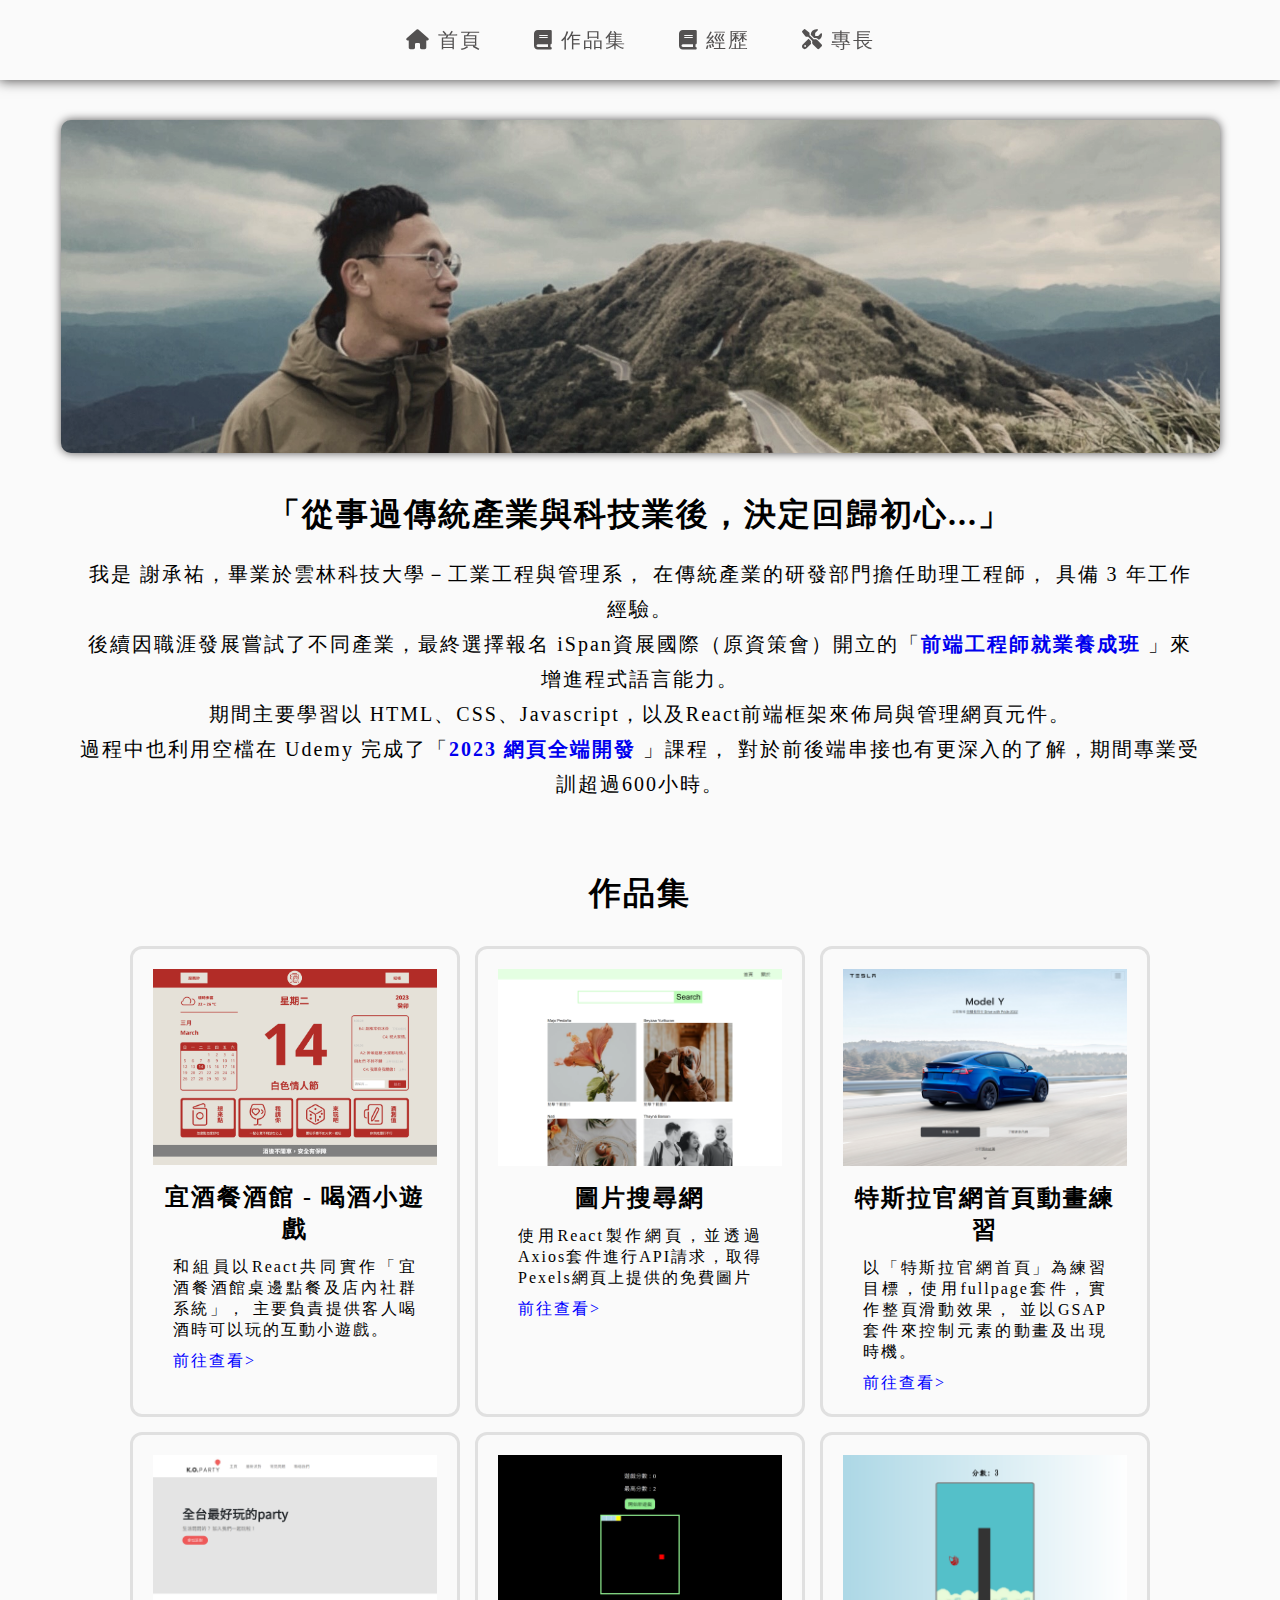
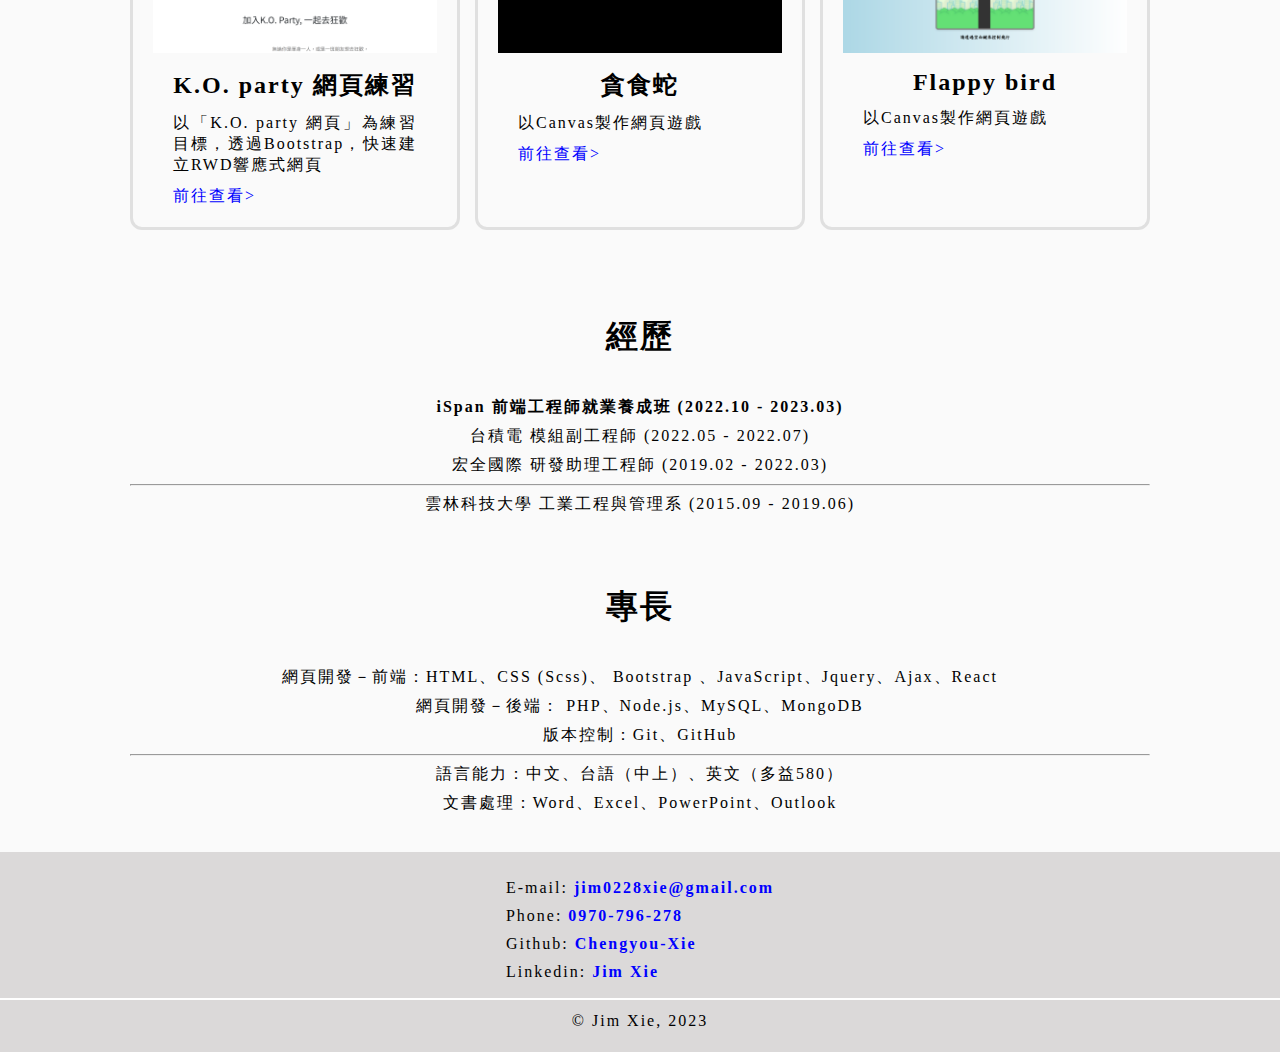
==== index.html @ a2385fbb "first commit" ====
<!DOCTYPE html>
<html lang="en">
    <head>
        <meta charset="UTF-8" />
        <meta http-equiv="X-UA-Compatible" content="IE=edge" />
        <meta name="viewport" content="width=device-width, initial-scale=1.0" />
        <title>Jim</title>

        <!-- FontAwesome -->
        <link
            rel="stylesheet"
            href="https://cdnjs.cloudflare.com/ajax/libs/font-awesome/6.2.0/css/all.min.css"
        />
        <link rel="stylesheet" href="./style/style.css" />
    </head>
    <body>
        <header id="top">
            <nav>
                <a href="#" class="logo">Logo</a>
                <input type="checkbox" id="nav" /><label for="nav"></label>
                <ul>
                    <li>
                        <a href="#"> <i class="fa-solid fa-house"></i> 首頁 </a>
                    </li>
                    <li>
                        <a href="#works"><i class="fa-sharp fa-solid fa-book"></i> 作品集</a>
                    </li>
                    <li>
                        <a href="#experience"><i class="fa-sharp fa-solid fa-book"></i> 經歷</a>
                    </li>
                    <li>
                        <a href="#skill"><i class="fa-solid fa-screwdriver-wrench"></i> 專長</a>
                    </li>
                    <!-- <li><i class="fa-solid fa-arrow-trend-up"></i>未來展望</li> -->
                </ul>
            </nav>
        </header>

        <main>
            <section id="description-container">
                <img src="./image/banner.jpg" alt="" />
                <h3>「從事過傳統產業與科技業後，決定回歸初心...」</h3>
                <p>
                    我是 謝承祐，畢業於雲林科技大學－工業工程與管理系，
                    在傳統產業的研發部門擔任助理工程師， 具備 3 年工作經驗。
                    <br />
                    後續因職涯發展嘗試了不同產業，最終選擇報名 iSpan資展國際（原資策會）開立的「<a
                        href="https://www.ispan.com.tw/longterm/JPMFEET#contactCourseWide"
                        style="text-decoration: none; font-weight: 600"
                        target="_blank"
                        >前端工程師就業養成班</a
                    >
                    」來增進程式語言能力。
                    <br />
                    期間主要學習以 HTML、CSS、Javascript，以及React前端框架來佈局與管理網頁元件。
                    <br />
                    過程中也利用空檔在 Udemy 完成了「<a
                        href="https://www.udemy.com/course/wilson-full-stack-web-development/"
                        style="text-decoration: none; font-weight: 600"
                        target="_blank"
                        >2023 網頁全端開發</a
                    >
                    」課程， 對於前後端串接也有更深入的了解，期間專業受訓超過600小時。
                </p>
            </section>

            <section id="works">
                <h1>作品集</h1>
                <div class="container">
                    <div class="work">
                        <img src="./image/作品集/餐酒館.PNG" alt="圖片" />
                        <h5>宜酒餐酒館 - 喝酒小遊戲</h5>
                        <p>
                            和組員以React共同實作「宜酒餐酒館桌邊點餐及店內社群系統」，
                            主要負責提供客人喝酒時可以玩的互動小遊戲。 <br /><a
                                href="https://chengyou-xie.github.io/Games/"
                                target="_blank"
                                >前往查看></a
                            >
                        </p>
                    </div>

                    <div class="work">
                        <img src="./image/作品集/Searching-images.png" alt="圖片" />
                        <h5>圖片搜尋網</h5>
                        <p>
                            使用React製作網頁，並透過Axios套件進行API請求，取得Pexels網頁上提供的免費圖片
                            <br /><a
                                href="https://chengyou-xie.github.io/Searching-images/"
                                target="_blank"
                                >前往查看></a
                            >
                        </p>
                    </div>

                    <div class="work">
                        <img src="./image/作品集/特斯拉.png" alt="圖片" />
                        <h5>特斯拉官網首頁動畫練習</h5>
                        <p>
                            以「特斯拉官網首頁」為練習目標，使用fullpage套件，實作整頁滑動效果，
                            並以GSAP套件來控制元素的動畫及出現時機。
                            <br />
                            <a
                                href="./作品集/特斯拉官網首頁/16_謝承祐_Tesla官網首頁.html"
                                target="_blank"
                                >前往查看></a
                            >
                        </p>
                    </div>

                    <div class="work">
                        <img src="./image/作品集/K.O. party.png" alt="圖片" />
                        <h5>K.O. party 網頁練習</h5>
                        <p>
                            以「K.O. party 網頁」為練習目標，透過Bootstrap，快速建立RWD響應式網頁
                            <br /><a href="./作品集/K.O.party/party.html" target="_blank"
                                >前往查看></a
                            >
                        </p>
                    </div>

                    <div class="work">
                        <img src="./image/作品集/貪食蛇.png" alt="圖片" />
                        <h5>貪食蛇</h5>
                        <p>
                            以Canvas製作網頁遊戲
                            <br /><a href="./作品集/貪食蛇/index.html" target="_blank">前往查看></a>
                        </p>
                    </div>

                    <div class="work">
                        <img src="./image/作品集/Flappy bird.png" alt="圖片" />
                        <h5>Flappy bird</h5>
                        <p>
                            以Canvas製作網頁遊戲
                            <br /><a href="./作品集/Flappy Bird/index.html" target="_blank"
                                >前往查看></a
                            >
                        </p>
                    </div>
                </div>
            </section>

            <section id="experience">
                <h1>經歷</h1>
                <p><b> iSpan 前端工程師就業養成班 (2022.10 - 2023.03)</b></p>
                <p>台積電 模組副工程師 (2022.05 - 2022.07)</p>
                <p>宏全國際 研發助理工程師 (2019.02 - 2022.03)</p>
                <hr />
                <p>雲林科技大學 工業工程與管理系 (2015.09 - 2019.06)</p>
            </section>

            <section id="skill">
                <h1>專長</h1>
                <p>
                    網頁開發－前端：HTML、CSS (Scss)、 Bootstrap 、JavaScript、Jquery、Ajax、React
                </p>
                <p>網頁開發－後端： PHP、Node.js、MySQL、MongoDB</p>
                <p>版本控制：Git、GitHub</p>
                <hr />
                <p>語言能力：中文、台語（中上）、英文（多益580）</p>
                <p>文書處理：Word、Excel、PowerPoint、Outlook</p>
            </section>
        </main>

        <footer>
            <div class="container">
                <p>E-mail: <a href="mailto:jim0228xie@gmail.com">jim0228xie@gmail.com</a></p>
                <p>Phone: <a href="tel:0970796278">0970-796-278</a></p>
                <p>
                    Github:
                    <a href="https://github.com/Chengyou-Xie" target="_blank">Chengyou-Xie</a>
                </p>
                <p>
                    Linkedin:
                    <a href="https://www.linkedin.com/in/jim-xie-26053b265/" target="_blank"
                        >Jim Xie</a
                    >
                </p>
            </div>
            <p class="copyRight">&copy; Jim Xie, 2023</p>
        </footer>

        <script></script>
    </body>
</html>
---- style/style.css ----
* {
  box-sizing: border-box;
  padding: 0;
  margin: 0;
  letter-spacing: 2px;
  transition: all 0.25s ease;
}

html {
  scroll-behavior: smooth;
}

body {
  background-color: rgb(250, 250, 250);
}
body header {
  padding: 12px 20px;
  height: 80px;
  width: 100%;
  background-color: rgb(250, 250, 250);
  position: fixed;
  top: 0;
  display: flex;
  align-items: center;
  justify-content: center;
  box-shadow: 0 0 12px 1px rgb(83, 81, 81);
}
body header nav a.logo {
  text-decoration: none;
  color: rgb(83, 81, 81);
  font-weight: 800;
  font-size: 2rem;
  line-height: 40px;
  display: none;
}
body header nav input[type=checkbox],
body header nav label {
  display: none;
}
body header nav ul {
  float: right;
}
body header nav ul li {
  font-size: 1.25rem;
  text-align: center;
  line-height: 40px;
  margin: 0 5px;
  padding: 3px 20px;
  border: 1px solid transparent;
  border-radius: 5px;
  float: left;
  list-style-type: none;
  transition: 0.25s ease;
  color: rgb(83, 81, 81);
}
body header nav ul li a {
  color: rgb(83, 81, 81);
  text-decoration: none;
}
body header nav ul li:hover {
  cursor: pointer;
  box-shadow: 2px 2px 5px 1px rgb(83, 81, 81);
}
body main {
  margin-top: 90px;
  padding: 30px 30px;
}
body main section#description-container {
  display: flex;
  flex-direction: column;
  align-items: center;
  margin-bottom: -90px;
}
body main section#description-container img {
  width: 95%;
  border-radius: 10px;
  filter: brightness(130%) contrast(90%) saturate(90%) sepia(20%) drop-shadow(0px 0px 5px rgb(83, 81, 81));
  z-index: -1;
}
body main section#description-container h3 {
  margin-top: 40px;
  font-size: 2rem;
  margin-bottom: 10px;
  text-align: center;
}
body main section#description-container p {
  font-size: 1.25rem;
  margin-top: 10px;
  padding: 0 50px;
  text-align: center;
  line-height: 1.75;
}
body main section#description-container p i {
  font-weight: 550;
}
body main section#works {
  margin-top: 40px;
  margin-bottom: -90px;
  width: 100%;
}
body main section#works h1 {
  padding-top: 120px;
  padding-bottom: 30px;
  font-size: 2rem;
  text-align: center;
}
body main section#works div.container {
  padding: 0 100px;
  display: flex;
  flex-wrap: wrap;
  width: 100%;
}
body main section#works div.container div.work {
  border-radius: 12px;
  border: 3px solid rgb(224, 224, 224);
  padding: 20px;
  margin-right: 15px;
  margin-bottom: 15px;
  width: calc((100% - 45px) / 4);
}
body main section#works div.container div.work:nth-child(4) {
  margin-right: 0px;
}
body main section#works div.container div.work img {
  width: 100%;
}
body main section#works div.container div.work h5 {
  text-align: center;
  font-size: 1.5rem;
  margin: 12px 0;
}
body main section#works div.container div.work p {
  text-align: justify;
  padding: 0 20px;
}
body main section#works div.container div.work a {
  text-decoration: none;
  display: inline-block;
  color: blue;
  margin-top: 10px;
}
body main section#works div.container div.work:hover {
  border: 3px solid gray;
}
body main section#experience {
  margin-top: 40px;
  width: 100%;
  padding: 0 200px;
  margin-bottom: -90px;
}
body main section#experience h1 {
  padding-top: 120px;
  padding-bottom: 30px;
  font-size: 2rem;
  text-align: center;
}
body main section#experience hr {
  margin: 5px 0;
}
body main section#experience p {
  margin: 8px 0;
  text-align: center;
}
body main section#skill {
  margin-top: 40px;
  width: 100%;
  padding: 0 200px;
}
body main section#skill h1 {
  padding-top: 120px;
  padding-bottom: 30px;
  font-size: 2rem;
  text-align: center;
}
body main section#skill hr {
  margin: 5px 0;
}
body main section#skill p {
  margin: 8px 0;
  text-align: center;
}
body footer {
  display: flex;
  flex-direction: column;
  justify-content: center;
  align-items: center;
  background-color: rgb(219, 217, 217);
  width: 100%;
  height: 200px;
}
body footer .container {
  display: flex;
  flex-direction: column;
  justify-content: center;
}
body footer .container p {
  margin: 5px 0;
}
body footer .container p a {
  text-decoration: none;
  color: blue;
  font-weight: 600;
}
body footer p.copyRight {
  width: 100%;
  text-align: center;
  border-top: 2px solid white;
  padding-top: 12px;
  margin-top: 12px;
}

@media screen and (max-width: 1450px) {
  body main section#works div.container div.work {
    width: calc((100% - 30px) / 3);
  }
  body main section#works div.container div.work:nth-child(4n) {
    margin-right: 15px;
  }
  body main section#works div.container div.work:nth-child(3n) {
    margin-right: 0px;
  }
  body main section#skill,
  body main section#experience {
    padding: 0 100px;
  }
}
@media screen and (max-width: 992px) {
  body header nav a.logo {
    text-decoration: none;
    font-weight: 800;
    font-size: 30px;
    line-height: 40px;
  }
  body header nav input[type=checkbox] {
    background-color: white;
  }
  body header nav input[type=checkbox]:checked ~ ul {
    display: block;
    z-index: 9999;
    position: absolute;
    right: 20px;
    left: 20px;
  }
  body header nav label {
    display: block;
    background: rgb(83, 81, 81);
    width: 40px;
    height: 40px;
    cursor: pointer;
    position: absolute;
    right: 20px;
    top: 20px;
    border-radius: 3px;
  }
  body header nav label:after {
    content: "";
    display: block;
    width: 30px;
    height: 5px;
    background: white;
    margin: 7px 5px;
    box-shadow: 0px 10px 0px white, 0px 20px 0px white;
  }
  body header nav ul {
    display: none;
    border-radius: 5px;
    margin-top: 20px;
    background-color: rgb(212, 212, 212);
  }
  body header nav ul li {
    display: block;
    float: none;
    width: 100%;
    text-align: left;
    text-indent: 20px;
    margin-left: 0px;
  }
  body header nav ul li a {
    color: #777;
    cursor: pointer;
    display: block;
    outline: none;
    width: 100%;
    text-decoration: none;
  }
  body header nav ul li:hover {
    cursor: pointer;
    position: relative;
  }
  body header nav ul li:hover ul {
    display: block;
  }
  body header nav ul li:hover a {
    color: #777;
  }
  body main #description-container h3 {
    font-size: 1.5rem;
  }
  body main #description-container p {
    padding: 0 10px;
  }
  body main section#works div.container div.work {
    width: calc((100% - 15px) / 2);
  }
  body main section#works div.container div.work:nth-child(3) {
    margin-right: 15px;
  }
  body main section#works div.container div.work:nth-child(2n) {
    margin-right: 0px;
  }
  body main section#skill,
  body main section#experience {
    padding: 0 100px;
  }
}
@media screen and (max-width: 600px) {
  body main section#works div.container {
    padding: 0;
  }
  body main section#works div.container div.work {
    width: 100%;
    margin-right: 0;
  }
  body main section#works div.container div.work h5 {
    font-size: 1.25rem;
  }
  body main section#works div.container div.work p {
    padding: 0;
  }
  body main section#skill,
  body main section#experience {
    padding: 0 10px;
  }
}/*# sourceMappingURL=style.css.map */
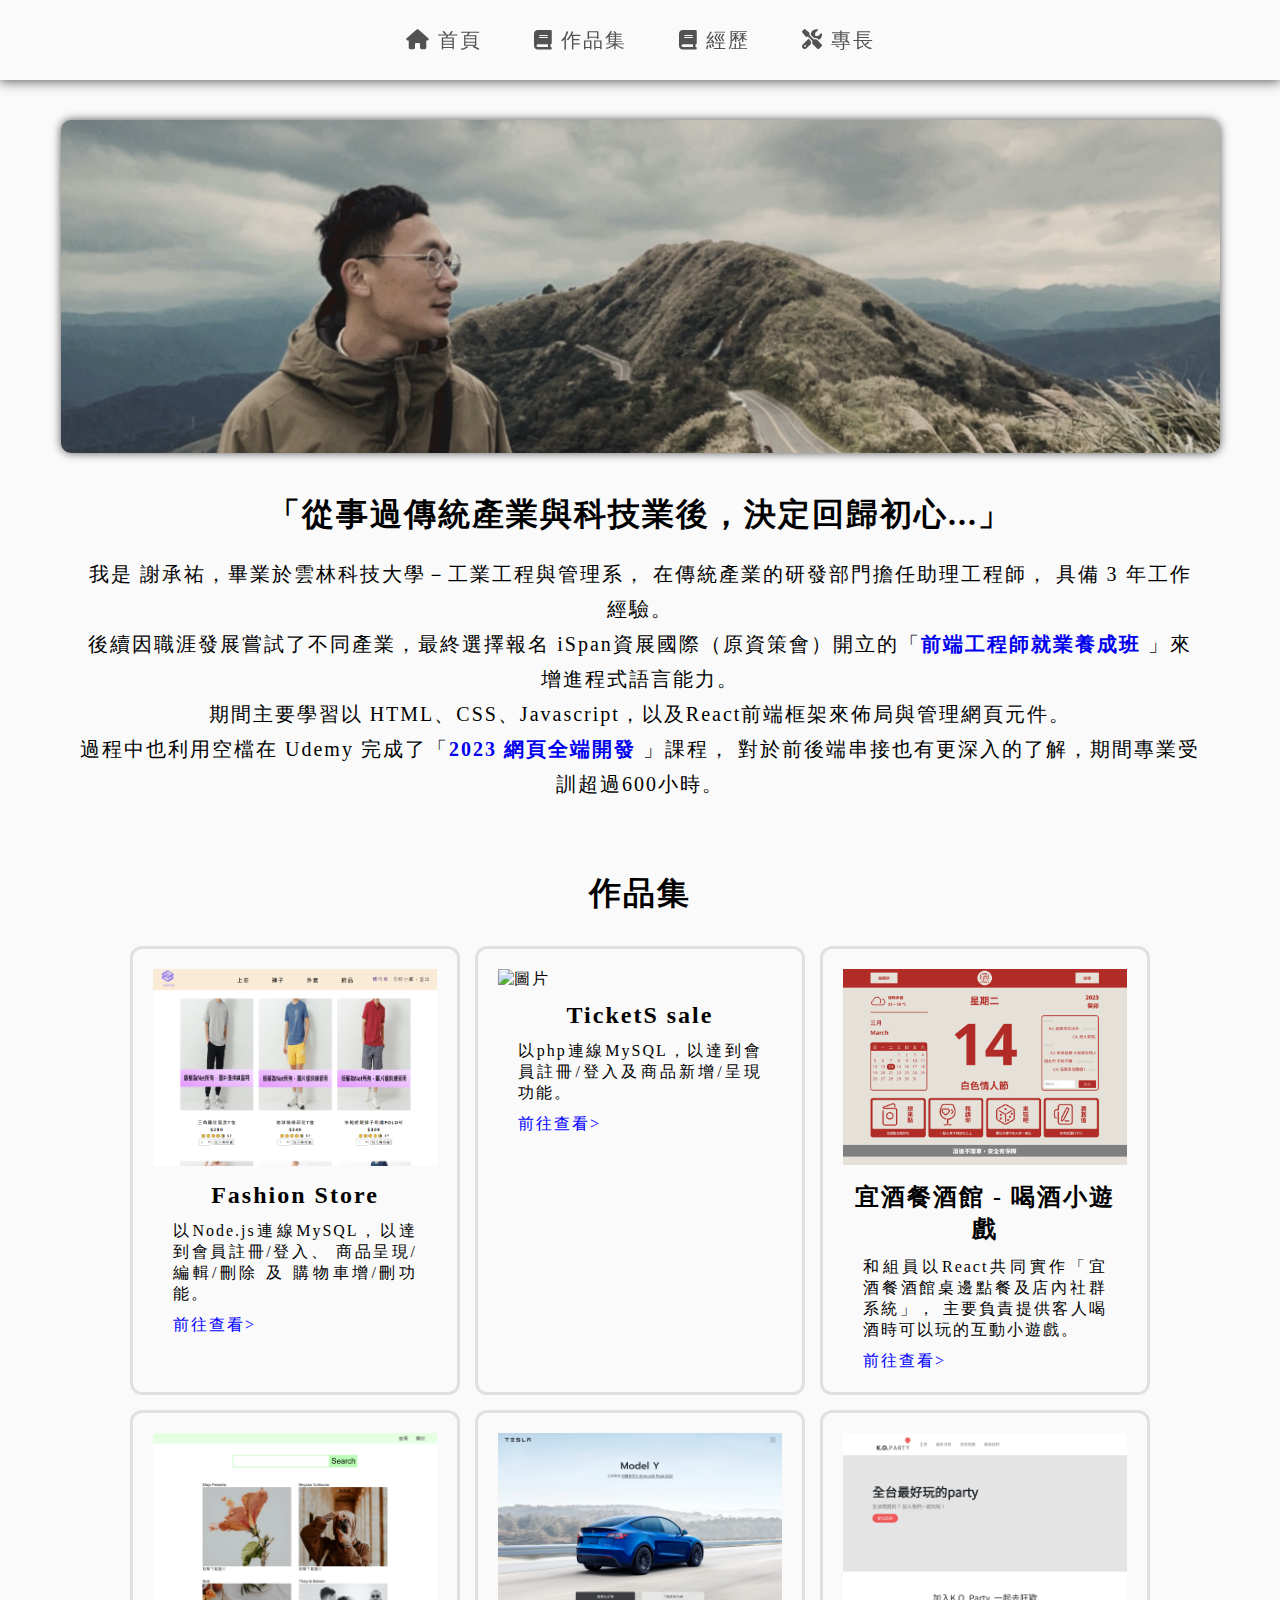
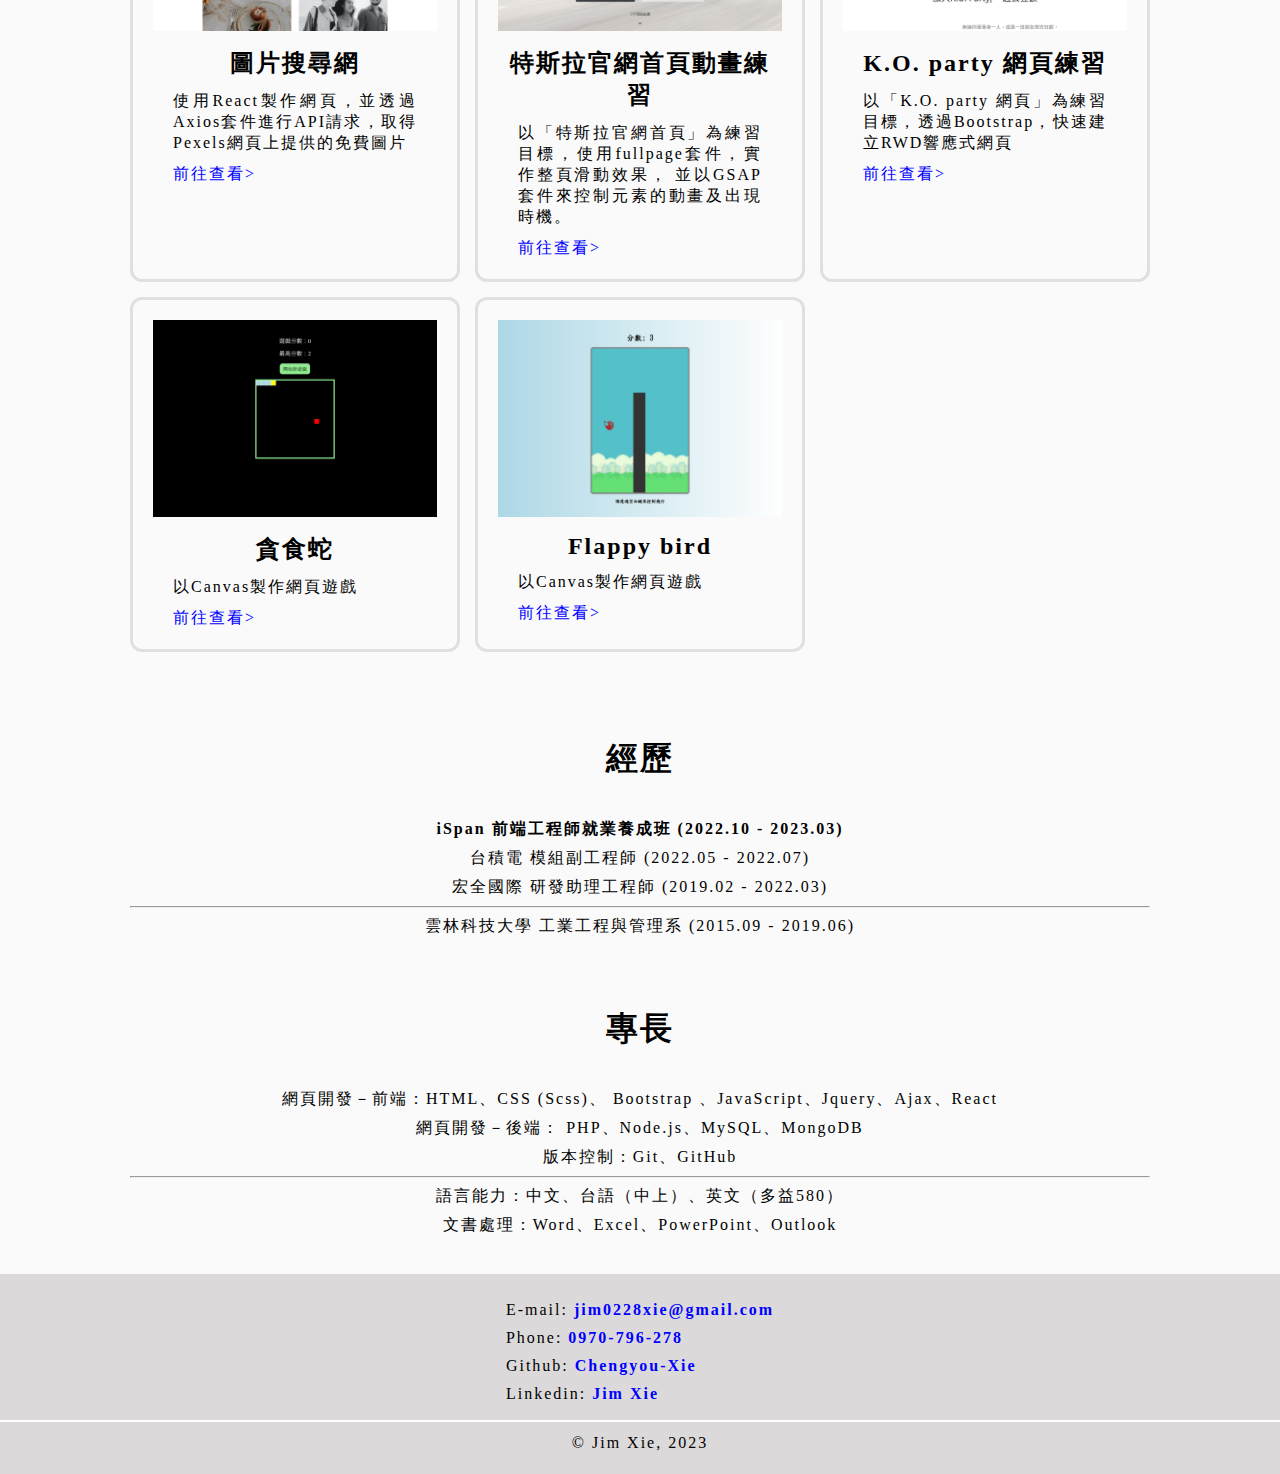
==== commit 52889e14: "新增作品" ====
--- a/index.html
+++ b/index.html
@@ -68,6 +68,35 @@
                 <h1>作品集</h1>
                 <div class="container">
                     <div class="work">
+                        <img src="./image/作品集/fashion store.PNG" alt="圖片" />
+                        <h5>Fashion Store</h5>
+                        <p>
+                            以Node.js連線MySQL，以達到會員註冊/登入、 商品呈現/編輯/刪除 及
+                            購物車增/刪功能。
+
+                            <br /><a
+                                href="https://github.com/Chengyou-Xie/Fashion-Store---Node.js-MySQL"
+                                target="_blank"
+                                >前往查看></a
+                            >
+                        </p>
+                    </div>
+
+                    <div class="work">
+                        <img src="./image/作品集/tickets sale.png" alt="圖片" />
+                        <h5>TicketS sale</h5>
+                        <p>
+                            以php連線MySQL，以達到會員註冊/登入及商品新增/呈現功能。
+
+                            <br /><a
+                                href="https://github.com/Chengyou-Xie/Ticket-sale-php-MySQL-"
+                                target="_blank"
+                                >前往查看></a
+                            >
+                        </p>
+                    </div>
+
+                    <div class="work">
                         <img src="./image/作品集/餐酒館.PNG" alt="圖片" />
                         <h5>宜酒餐酒館 - 喝酒小遊戲</h5>
                         <p>
